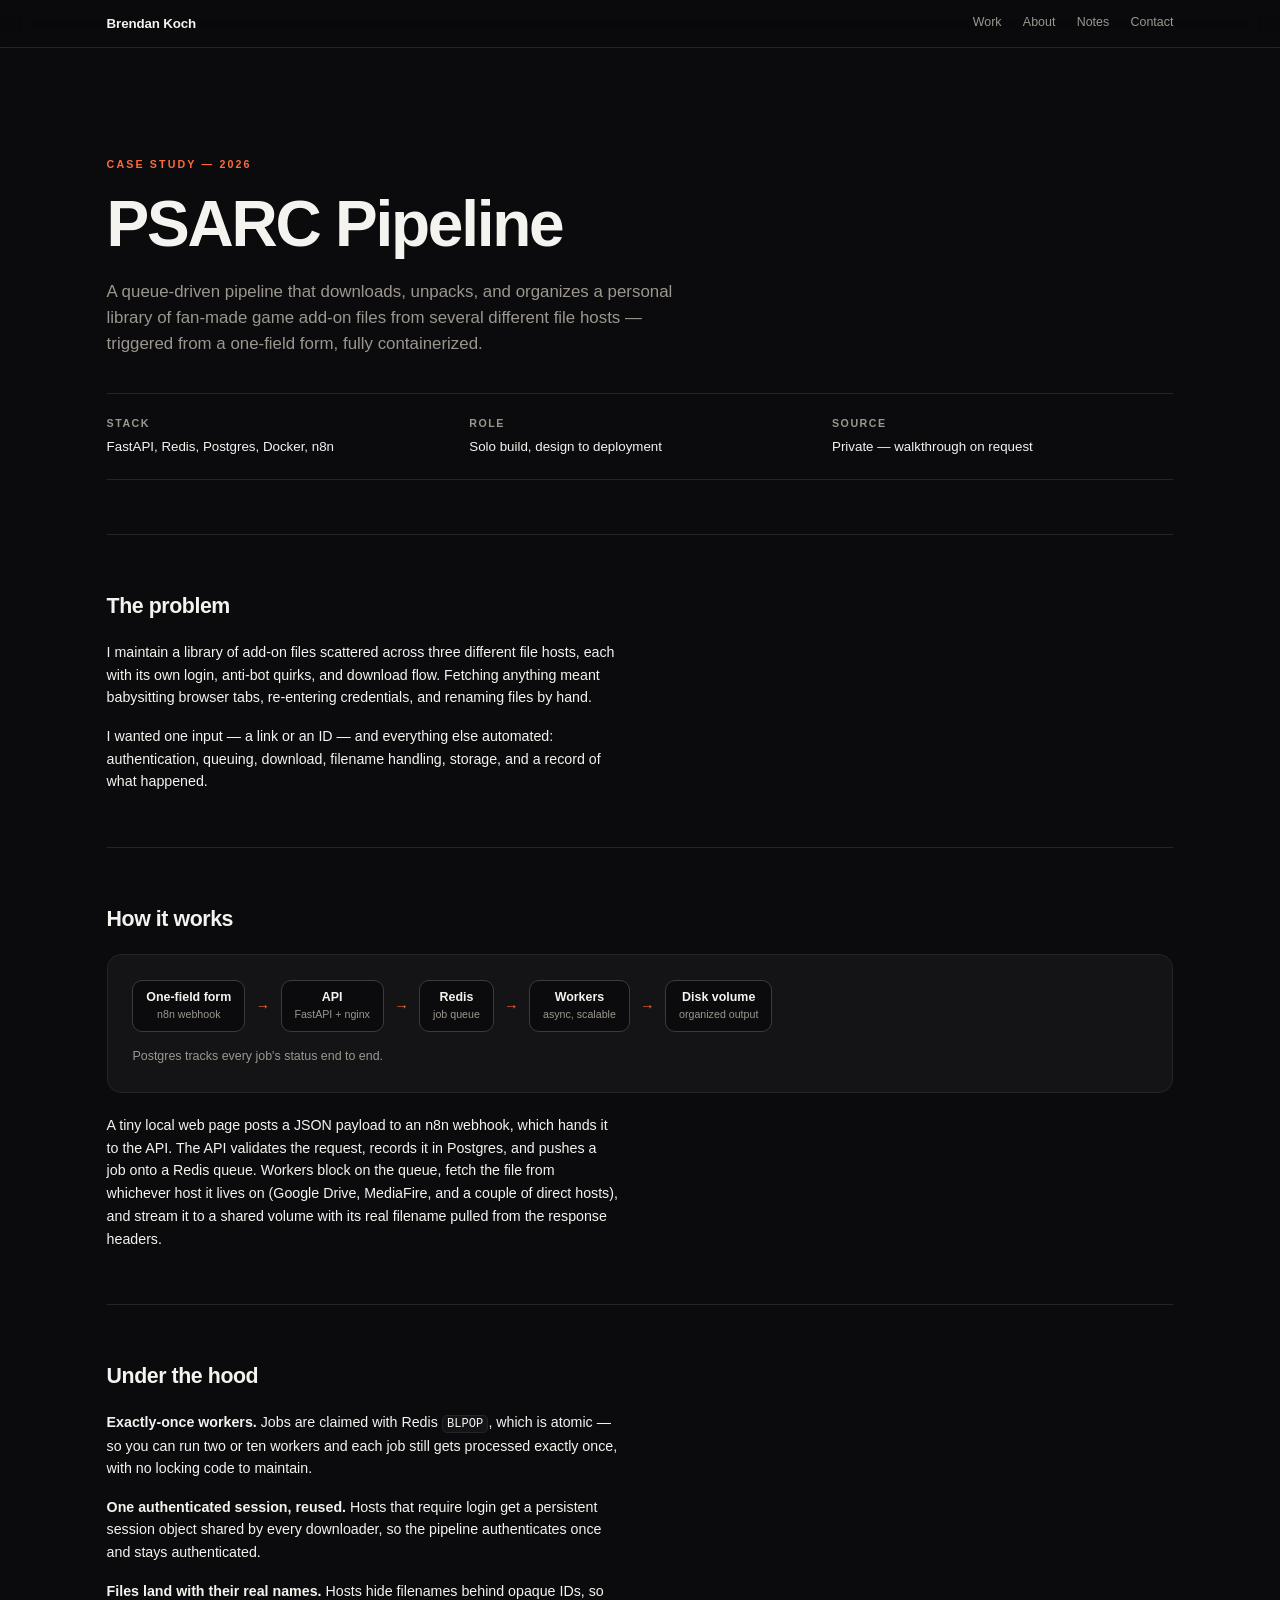
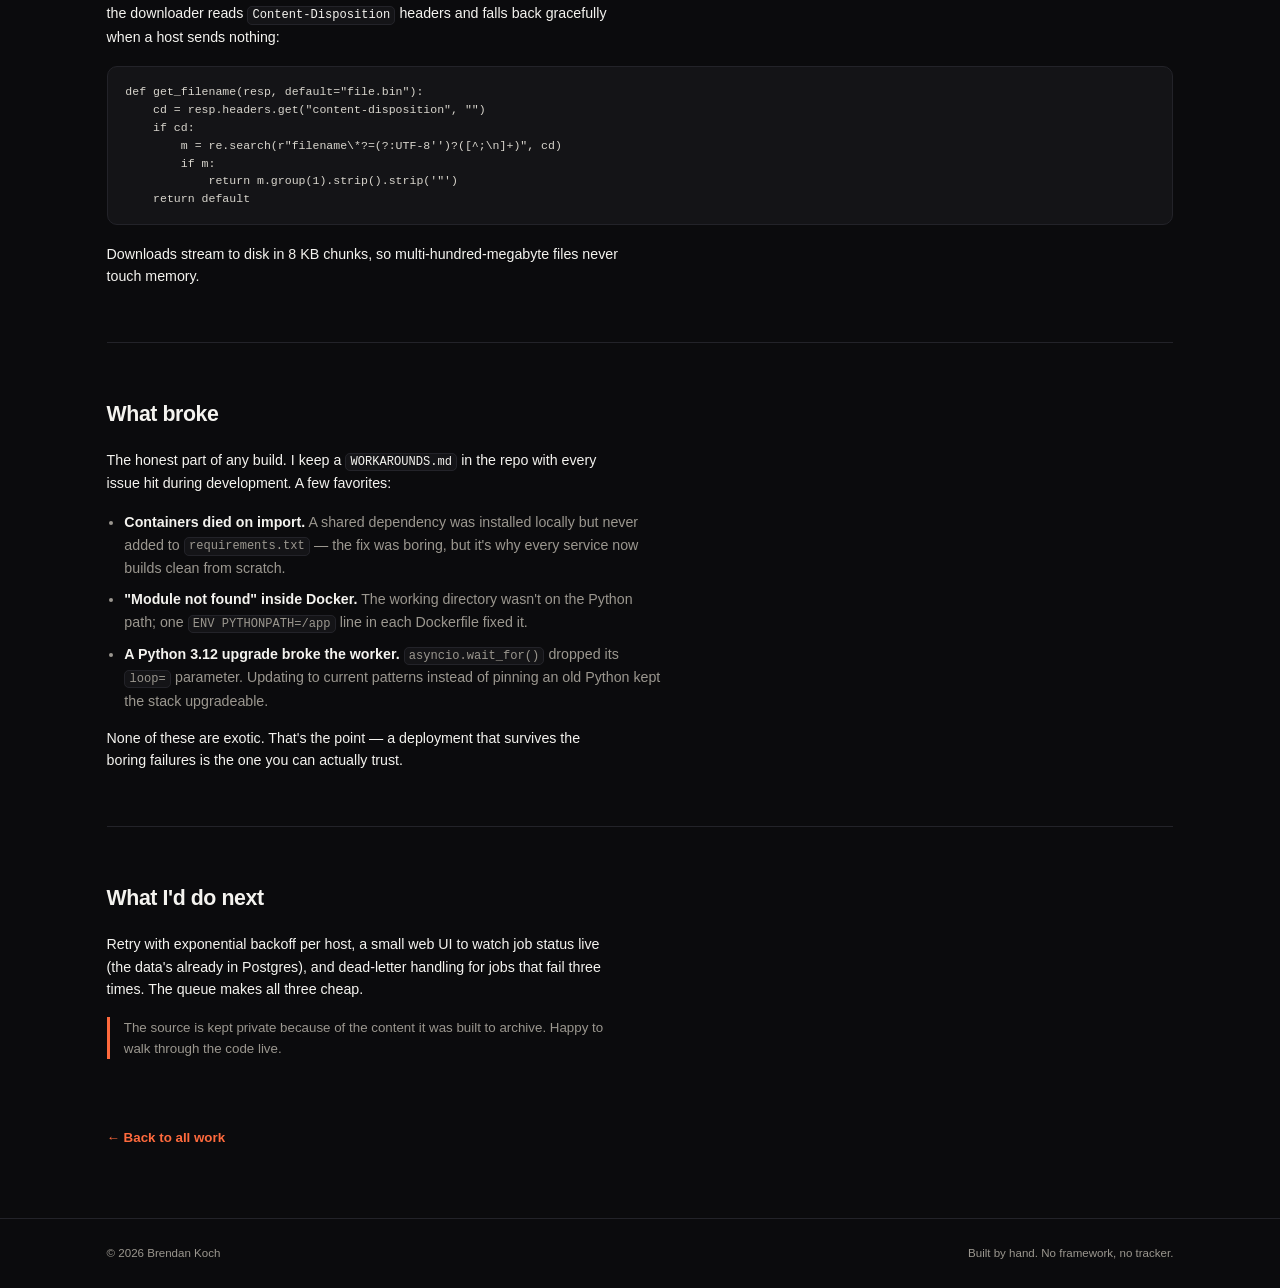
==== work/psarc-pipeline.html @ 944c1066 "Add PSARC pipeline case study; replace GitHub link with sanitized writeup" ====
<!DOCTYPE html>
<html lang="en">
<head>
<meta charset="UTF-8">
<meta name="viewport" content="width=device-width, initial-scale=1">
<title>PSARC Pipeline — Brendan Koch</title>
<meta name="description" content="Case study: a queue-driven download and packaging pipeline built with FastAPI, Redis, Postgres, and Docker.">
<link rel="icon" href="data:image/svg+xml,<svg xmlns='http://www.w3.org/2000/svg' viewBox='0 0 32 32'><rect width='32' height='32' rx='7' fill='%23ff6a3d'/><text x='16' y='23' font-size='18' font-family='Arial' font-weight='700' text-anchor='middle' fill='%230b0b0d'>B</text></svg>">
<link rel="stylesheet" href="../style.css">
</head>
<body>

<header class="topbar">
  <div class="topbar-inner">
    <a class="brand" href="../index.html">Brendan Koch</a>
    <nav class="nav">
      <a href="../index.html#work">Work</a>
      <a href="../index.html#about">About</a>
      <a href="../index.html#notes">Notes</a>
      <a href="../index.html#contact">Contact</a>
    </nav>
  </div>
</header>

<main class="case-study">

  <section class="hero">
    <p class="eyebrow">Case study &mdash; 2026</p>
    <h1>PSARC Pipeline</h1>
    <p class="sub">A queue-driven pipeline that downloads, unpacks, and organizes a personal library of fan-made game add-on files from several different file hosts &mdash; triggered from a one-field form, fully containerized.</p>
    <dl class="meta-strip">
      <div><dt>Stack</dt><dd>FastAPI, Redis, Postgres, Docker, n8n</dd></div>
      <div><dt>Role</dt><dd>Solo build, design to deployment</dd></div>
      <div><dt>Source</dt><dd>Private &mdash; walkthrough on request</dd></div>
    </dl>
  </section>

  <section class="cs-section">
    <h2>The problem</h2>
    <div class="prose">
      <p>I maintain a library of add-on files scattered across three different file hosts, each with its own login, anti-bot quirks, and download flow. Fetching anything meant babysitting browser tabs, re-entering credentials, and renaming files by hand.</p>
      <p>I wanted one input &mdash; a link or an ID &mdash; and everything else automated: authentication, queuing, download, filename handling, storage, and a record of what happened.</p>
    </div>
  </section>

  <section class="cs-section">
    <h2>How it works</h2>
    <div class="flow" role="img" aria-label="Architecture: webhook form to API, API writes to Postgres and pushes a job to Redis, workers pop jobs and write files to a shared volume, nginx fronts the API.">
      <div class="flow-row">
        <span class="node">One-field form<br><span class="node-sub">n8n webhook</span></span>
        <span class="arrow">&rarr;</span>
        <span class="node">API<br><span class="node-sub">FastAPI + nginx</span></span>
        <span class="arrow">&rarr;</span>
        <span class="node">Redis<br><span class="node-sub">job queue</span></span>
        <span class="arrow">&rarr;</span>
        <span class="node">Workers<br><span class="node-sub">async, scalable</span></span>
        <span class="arrow">&rarr;</span>
        <span class="node">Disk volume<br><span class="node-sub">organized output</span></span>
      </div>
      <p class="flow-note">Postgres tracks every job's status end to end.</p>
    </div>
    <div class="prose">
      <p>A tiny local web page posts a JSON payload to an n8n webhook, which hands it to the API. The API validates the request, records it in Postgres, and pushes a job onto a Redis queue. Workers block on the queue, fetch the file from whichever host it lives on (Google Drive, MediaFire, and a couple of direct hosts), and stream it to a shared volume with its real filename pulled from the response headers.</p>
    </div>
  </section>

  <section class="cs-section">
    <h2>Under the hood</h2>
    <div class="prose">
      <p><strong>Exactly-once workers.</strong> Jobs are claimed with Redis <code>BLPOP</code>, which is atomic &mdash; so you can run two or ten workers and each job still gets processed exactly once, with no locking code to maintain.</p>
      <p><strong>One authenticated session, reused.</strong> Hosts that require login get a persistent session object shared by every downloader, so the pipeline authenticates once and stays authenticated.</p>
      <p><strong>Files land with their real names.</strong> Hosts hide filenames behind opaque IDs, so the downloader reads <code>Content-Disposition</code> headers and falls back gracefully when a host sends nothing:</p>
    </div>

    <pre class="code"><code>def get_filename(resp, default="file.bin"):
    cd = resp.headers.get("content-disposition", "")
    if cd:
        m = re.search(r"filename\*?=(?:UTF-8'')?([^;\n]+)", cd)
        if m:
            return m.group(1).strip().strip('"')
    return default</code></pre>

    <div class="prose">
      <p>Downloads stream to disk in 8&nbsp;KB chunks, so multi-hundred-megabyte files never touch memory.</p>
    </div>
  </section>

  <section class="cs-section">
    <h2>What broke</h2>
    <div class="prose">
      <p>The honest part of any build. I keep a <code>WORKAROUNDS.md</code> in the repo with every issue hit during development. A few favorites:</p>
      <ul>
        <li><strong>Containers died on import.</strong> A shared dependency was installed locally but never added to <code>requirements.txt</code> &mdash; the fix was boring, but it's why every service now builds clean from scratch.</li>
        <li><strong>"Module not found" inside Docker.</strong> The working directory wasn't on the Python path; one <code>ENV PYTHONPATH=/app</code> line in each Dockerfile fixed it.</li>
        <li><strong>A Python 3.12 upgrade broke the worker.</strong> <code>asyncio.wait_for()</code> dropped its <code>loop=</code> parameter. Updating to current patterns instead of pinning an old Python kept the stack upgradeable.</li>
      </ul>
      <p>None of these are exotic. That's the point &mdash; a deployment that survives the boring failures is the one you can actually trust.</p>
    </div>
  </section>

  <section class="cs-section">
    <h2>What I'd do next</h2>
    <div class="prose">
      <p>Retry with exponential backoff per host, a small web UI to watch job status live (the data's already in Postgres), and dead-letter handling for jobs that fail three times. The queue makes all three cheap.</p>
      <p class="cs-note">The source is kept private because of the content it was built to archive. Happy to walk through the code live.</p>
    </div>
  </section>

  <p class="back-link"><a href="../index.html#work">&larr; Back to all work</a></p>

</main>

<footer class="footer">
  <div class="footer-inner">
    <p>&copy; 2026 Brendan Koch</p>
    <p>Built by hand. No framework, no tracker.</p>
  </div>
</footer>

<script src="../fit.js"></script>
</body>
</html>
---- style.css ----
:root {
  --bg: #0b0b0d;
  --panel: #141417;
  --panel-hover: #17171b;
  --line: #232329;
  --line-bright: #3a3a44;
  --text: #f4f3ef;
  --soft: #9b978f;
  --accent: #ff6a3d;
  --accent-dim: rgba(255, 106, 61, 0.12);
  --sans: -apple-system, BlinkMacSystemFont, "Segoe UI", Roboto, Helvetica, Arial, sans-serif;
  --scale: 1;
  --cols: 3;
}

* { box-sizing: border-box; }

html {
  -webkit-text-size-adjust: 100%;
  font-size: calc(16px * var(--scale, 1));
  scroll-behavior: smooth;
}

body {
  margin: 0;
  background: var(--bg);
  color: var(--text);
  font-family: var(--sans);
  font-size: 1rem;
  line-height: 1.6;
  -webkit-font-smoothing: antialiased;
}

::selection { background: var(--accent-dim); color: var(--accent); }

a {
  color: inherit;
  text-decoration: none;
  transition: color 0.15s ease;
}

a:hover { color: var(--accent); }
a:focus-visible { outline: 2px solid var(--accent); outline-offset: 3px; border-radius: 2px; }

/* ---------- top bar ---------- */

.topbar {
  position: sticky;
  top: 0;
  z-index: 10;
  background: rgba(11, 11, 13, 0.72);
  -webkit-backdrop-filter: blur(14px);
  backdrop-filter: blur(14px);
  border-bottom: 1px solid var(--line);
}

.topbar-inner {
  max-width: 80rem;
  margin: 0 auto;
  padding: 0.9rem clamp(1.25rem, 3vw, 2.5rem);
  display: flex;
  align-items: center;
  justify-content: space-between;
  gap: 1.5rem;
}

.brand {
  font-size: 0.9375rem;
  font-weight: 650;
  letter-spacing: -0.01em;
}

.nav {
  display: flex;
  gap: 1.5rem;
  font-size: 0.875rem;
  color: var(--soft);
}

.nav a:hover { color: var(--text); }

/* ---------- layout ---------- */

main, .footer-inner {
  max-width: 80rem;
  margin: 0 auto;
  padding-left: clamp(1.25rem, 3vw, 2.5rem);
  padding-right: clamp(1.25rem, 3vw, 2.5rem);
}

/* ---------- hero ---------- */

.hero { padding: clamp(5rem, 12vh, 9rem) 0 clamp(4rem, 9vh, 7rem); }

.eyebrow {
  margin: 0 0 1.25rem;
  font-size: 0.75rem;
  font-weight: 600;
  letter-spacing: 0.2em;
  text-transform: uppercase;
  color: var(--accent);
}

h1 {
  margin: 0 0 1.5rem;
  font-size: clamp(2.5rem, 5.5vw, 4.5rem);
  font-weight: 700;
  line-height: 1.04;
  letter-spacing: -0.035em;
}

.sub {
  margin: 0 0 2.25rem;
  max-width: 40rem;
  font-size: 1.1875rem;
  line-height: 1.55;
  color: var(--soft);
}

.cta { display: flex; flex-wrap: wrap; gap: 0.75rem; }

.btn {
  display: inline-block;
  padding: 0.7rem 1.4rem;
  border-radius: 999px;
  font-size: 0.9375rem;
  font-weight: 600;
  transition: background 0.15s ease, border-color 0.15s ease, color 0.15s ease;
}

.btn.solid { background: var(--accent); color: #0b0b0d; }
.btn.solid:hover { background: #ff8260; color: #0b0b0d; }

.btn.ghost { border: 1px solid var(--line-bright); color: var(--text); }
.btn.ghost:hover { border-color: var(--accent); color: var(--accent); }

/* ---------- sections ---------- */

.section {
  padding: clamp(3.5rem, 8vh, 6rem) 0;
  border-top: 1px solid var(--line);
  scroll-margin-top: 4rem;
}

.section-head {
  display: flex;
  align-items: baseline;
  justify-content: space-between;
  gap: 1.5rem;
  margin-bottom: 2.25rem;
}

h2 {
  margin: 0;
  font-size: 1.5rem;
  font-weight: 650;
  letter-spacing: -0.02em;
}

.section-sub { margin: 0; font-size: 0.9375rem; color: var(--soft); }

/* ---------- work grid ---------- */

.grid {
  display: grid;
  grid-template-columns: repeat(var(--cols, 3), minmax(0, 1fr));
  gap: 1.25rem;
}

.card {
  display: flex;
  flex-direction: column;
  gap: 0.65rem;
  background: var(--panel);
  border: 1px solid var(--line);
  border-radius: 14px;
  padding: 1.5rem;
  transition: transform 0.15s ease, border-color 0.15s ease, background 0.15s ease;
}

.card:hover {
  transform: translateY(-3px);
  border-color: var(--line-bright);
  background: var(--panel-hover);
}

.card-top {
  display: flex;
  justify-content: space-between;
  align-items: baseline;
}

.year, .kind {
  margin: 0;
  font-size: 0.75rem;
  letter-spacing: 0.06em;
  color: var(--soft);
}

.kind {
  text-transform: uppercase;
  font-weight: 600;
  color: var(--accent);
}

h3 {
  margin: 0;
  font-size: 1.125rem;
  font-weight: 650;
  letter-spacing: -0.015em;
  line-height: 1.3;
}

.blurb { margin: 0; font-size: 0.9375rem; color: var(--soft); flex: 1; }

.meta {
  display: flex;
  flex-wrap: wrap;
  gap: 0.4rem;
  margin: 0;
}

.tag {
  font-size: 0.6875rem;
  color: var(--soft);
  border: 1px solid var(--line);
  border-radius: 999px;
  padding: 0.2rem 0.6rem;
  white-space: nowrap;
}

.links {
  display: flex;
  gap: 1rem;
  margin: 0.25rem 0 0;
  font-size: 0.875rem;
  font-weight: 600;
}

.links a { color: var(--accent); }
.links a:hover { color: #ff8260; }
.links a::after { content: " \2192"; }

/* ---------- about ---------- */

.about-cols {
  display: grid;
  grid-template-columns: minmax(0, 1.5fr) minmax(0, 1fr);
  gap: clamp(2rem, 5vw, 5rem);
}

.prose p { margin: 0 0 1.1rem; max-width: 36rem; }
.prose p:last-child { margin-bottom: 0; }

.facts { margin: 0; display: grid; gap: 0.9rem; font-size: 0.9375rem; }
.facts div { display: grid; grid-template-columns: 5rem 1fr; gap: 1rem; }
.facts dt { color: var(--soft); }
.facts dd { margin: 0; }
.facts a { color: var(--text); border-bottom: 1px solid var(--line-bright); }
.facts a:hover { color: var(--accent); border-bottom-color: var(--accent); }

/* ---------- notes ---------- */

.notes { list-style: none; margin: 0; padding: 0; }

.notes li {
  display: flex;
  flex-wrap: wrap;
  align-items: baseline;
  gap: 1.25rem;
  padding: 0.9rem 0;
  border-bottom: 1px solid var(--line);
}

.notes li:first-child { border-top: 1px solid var(--line); }

.notes .date {
  min-width: 5.5rem;
  font-size: 0.8125rem;
  color: var(--soft);
  font-variant-numeric: tabular-nums;
}

.notes a { font-weight: 550; }
.notes .sub { color: var(--soft); font-size: 0.875rem; }

/* ---------- contact ---------- */

.contact-line { margin: 0; font-size: 1.125rem; }
.contact-line a { border-bottom: 1px solid var(--line-bright); }
.contact-line a:hover { border-bottom-color: var(--accent); }

/* ---------- case study pages ---------- */

.case-study .hero { padding-bottom: clamp(2.5rem, 6vh, 4rem); }

.meta-strip {
  display: grid;
  grid-template-columns: repeat(3, minmax(0, 1fr));
  gap: 1.5rem;
  margin: 2.5rem 0 0;
  padding: 1.5rem 0;
  border-top: 1px solid var(--line);
  border-bottom: 1px solid var(--line);
}

.meta-strip dt {
  font-size: 0.75rem;
  font-weight: 600;
  letter-spacing: 0.14em;
  text-transform: uppercase;
  color: var(--soft);
  margin-bottom: 0.3rem;
}

.meta-strip dd { margin: 0; font-size: 0.9375rem; }

.cs-section {
  padding: clamp(2.5rem, 6vh, 4rem) 0;
  border-top: 1px solid var(--line);
}

.cs-section h2 { margin-bottom: 1.25rem; }

.flow {
  background: var(--panel);
  border: 1px solid var(--line);
  border-radius: 14px;
  padding: 1.75rem;
  margin: 0 0 1.5rem;
}

.flow-row {
  display: flex;
  flex-wrap: wrap;
  align-items: center;
  gap: 0.75rem;
}

.node {
  display: inline-block;
  background: var(--bg);
  border: 1px solid var(--line-bright);
  border-radius: 10px;
  padding: 0.6rem 0.9rem;
  font-size: 0.875rem;
  font-weight: 600;
  line-height: 1.35;
  text-align: center;
}

.node-sub { font-weight: 400; font-size: 0.75rem; color: var(--soft); }

.arrow { color: var(--accent); font-weight: 600; }

.flow-note { margin: 1rem 0 0; font-size: 0.875rem; color: var(--soft); }

.code {
  background: var(--panel);
  border: 1px solid var(--line);
  border-radius: 10px;
  padding: 1.1rem 1.25rem;
  overflow-x: auto;
  font-size: 0.8125rem;
  line-height: 1.55;
  margin: 1.25rem 0;
}

.code code {
  font-family: "Cascadia Code", "SF Mono", Consolas, "Courier New", monospace;
  color: #d8d5cd;
}

.prose code {
  font-family: "Cascadia Code", "SF Mono", Consolas, "Courier New", monospace;
  font-size: 0.85em;
  background: var(--panel);
  border: 1px solid var(--line);
  border-radius: 5px;
  padding: 0.1em 0.35em;
}

.prose ul { margin: 0 0 1rem; padding-left: 1.25rem; color: var(--soft); }
.prose li { margin-bottom: 0.6rem; max-width: 38rem; }
.prose li strong, .prose p strong { color: var(--text); font-weight: 600; }

.cs-note {
  border-left: 3px solid var(--accent);
  padding-left: 1rem;
  color: var(--soft);
  font-size: 0.9375rem;
}

.back-link { padding: 0 0 4rem; font-size: 0.9375rem; font-weight: 600; }
.back-link a { color: var(--accent); }
.back-link a:hover { color: #ff8260; }

@media (max-width: 700px) {
  .meta-strip { grid-template-columns: 1fr; gap: 1rem; }
  .flow-row { flex-direction: column; align-items: stretch; }
  .arrow { transform: rotate(90deg); text-align: center; }
  .node { text-align: left; }
}

/* ---------- footer ---------- */

.footer { border-top: 1px solid var(--line); }

.footer-inner {
  display: flex;
  flex-wrap: wrap;
  justify-content: space-between;
  gap: 0.5rem 1.5rem;
  padding-top: 1.75rem;
  padding-bottom: 1.75rem;
  font-size: 0.8125rem;
  color: var(--soft);
}

.footer-inner p { margin: 0; }

/* ---------- narrow / portrait ---------- */

@media (max-width: 860px) {
  .about-cols { grid-template-columns: 1fr; gap: 2.25rem; }
  .section-head { flex-direction: column; gap: 0.5rem; margin-bottom: 1.75rem; }
  .sub { font-size: 1.0625rem; }
}

@media (max-width: 560px) {
  .grid { grid-template-columns: 1fr; }
  .nav { gap: 1rem; }
  .card { padding: 1.25rem; }
}

@media (prefers-reduced-motion: reduce) {
  html { scroll-behavior: auto; }
  * { transition: none !important; }
}
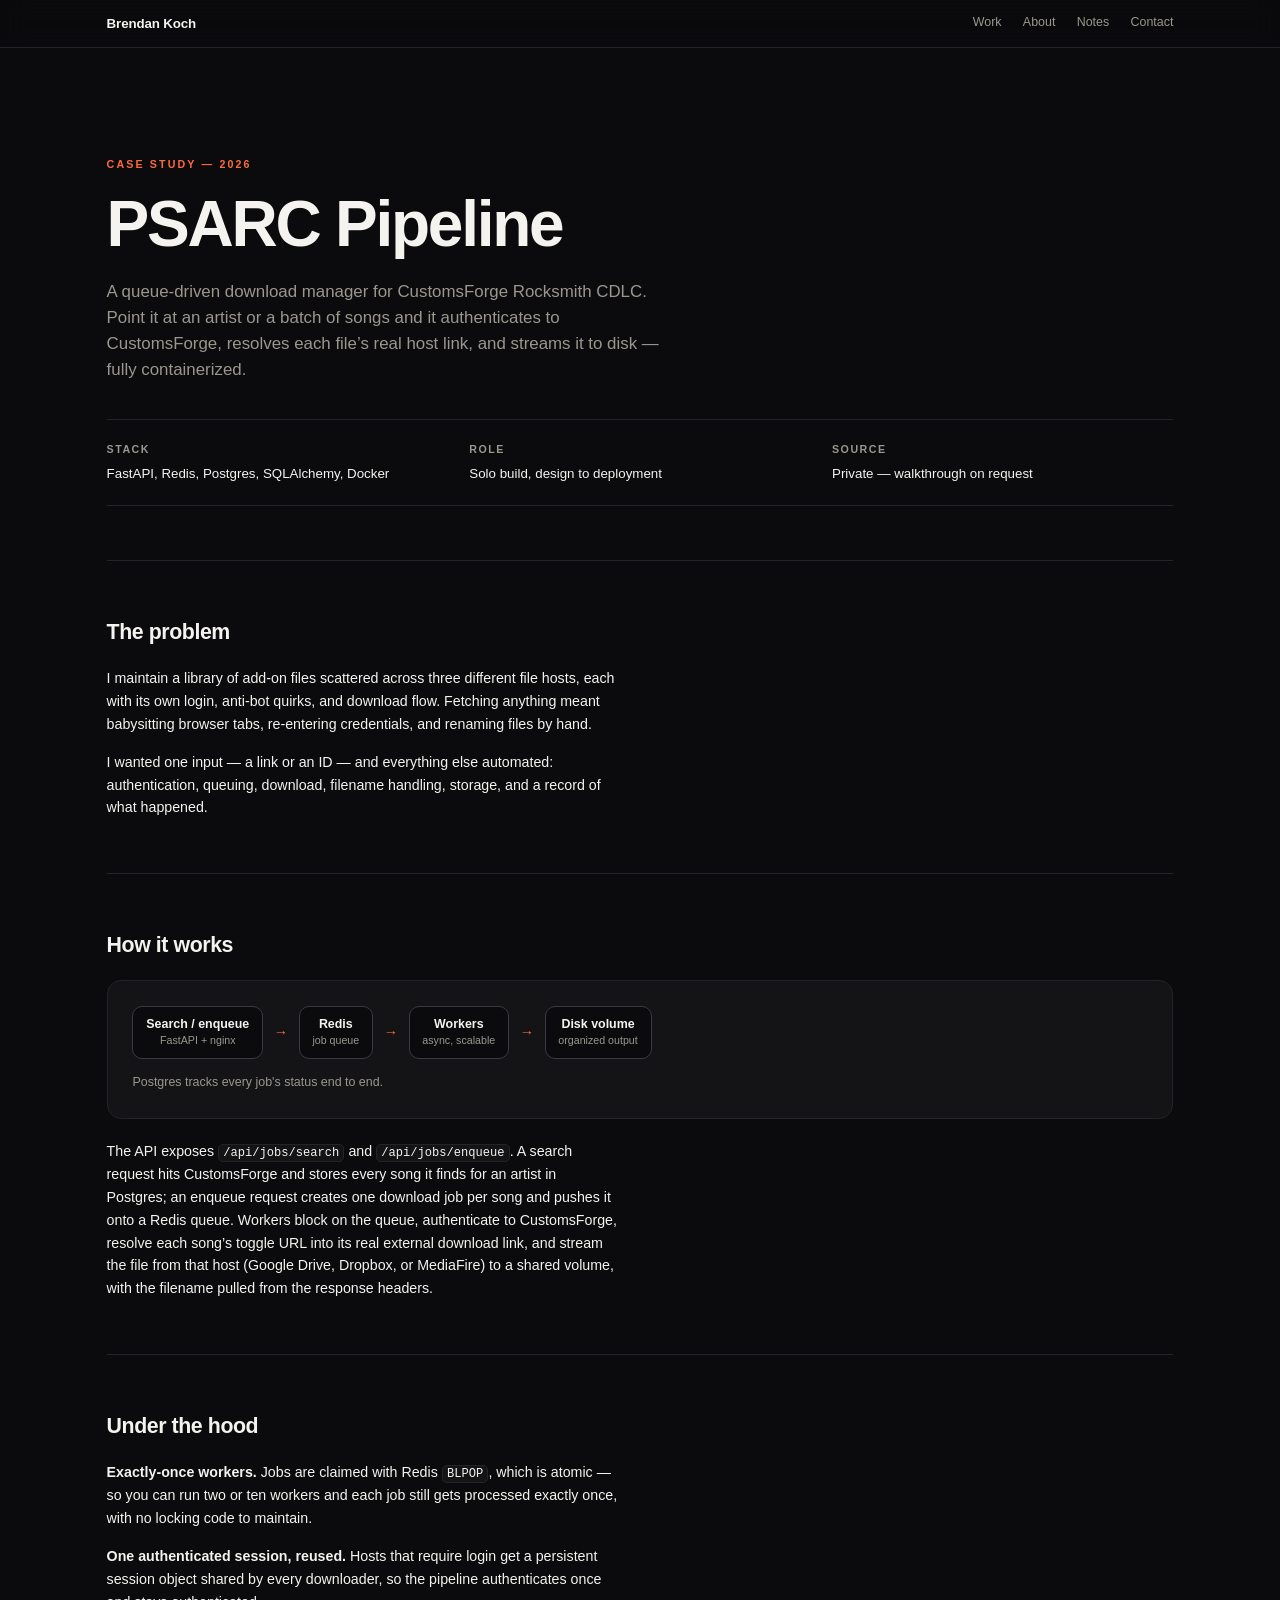
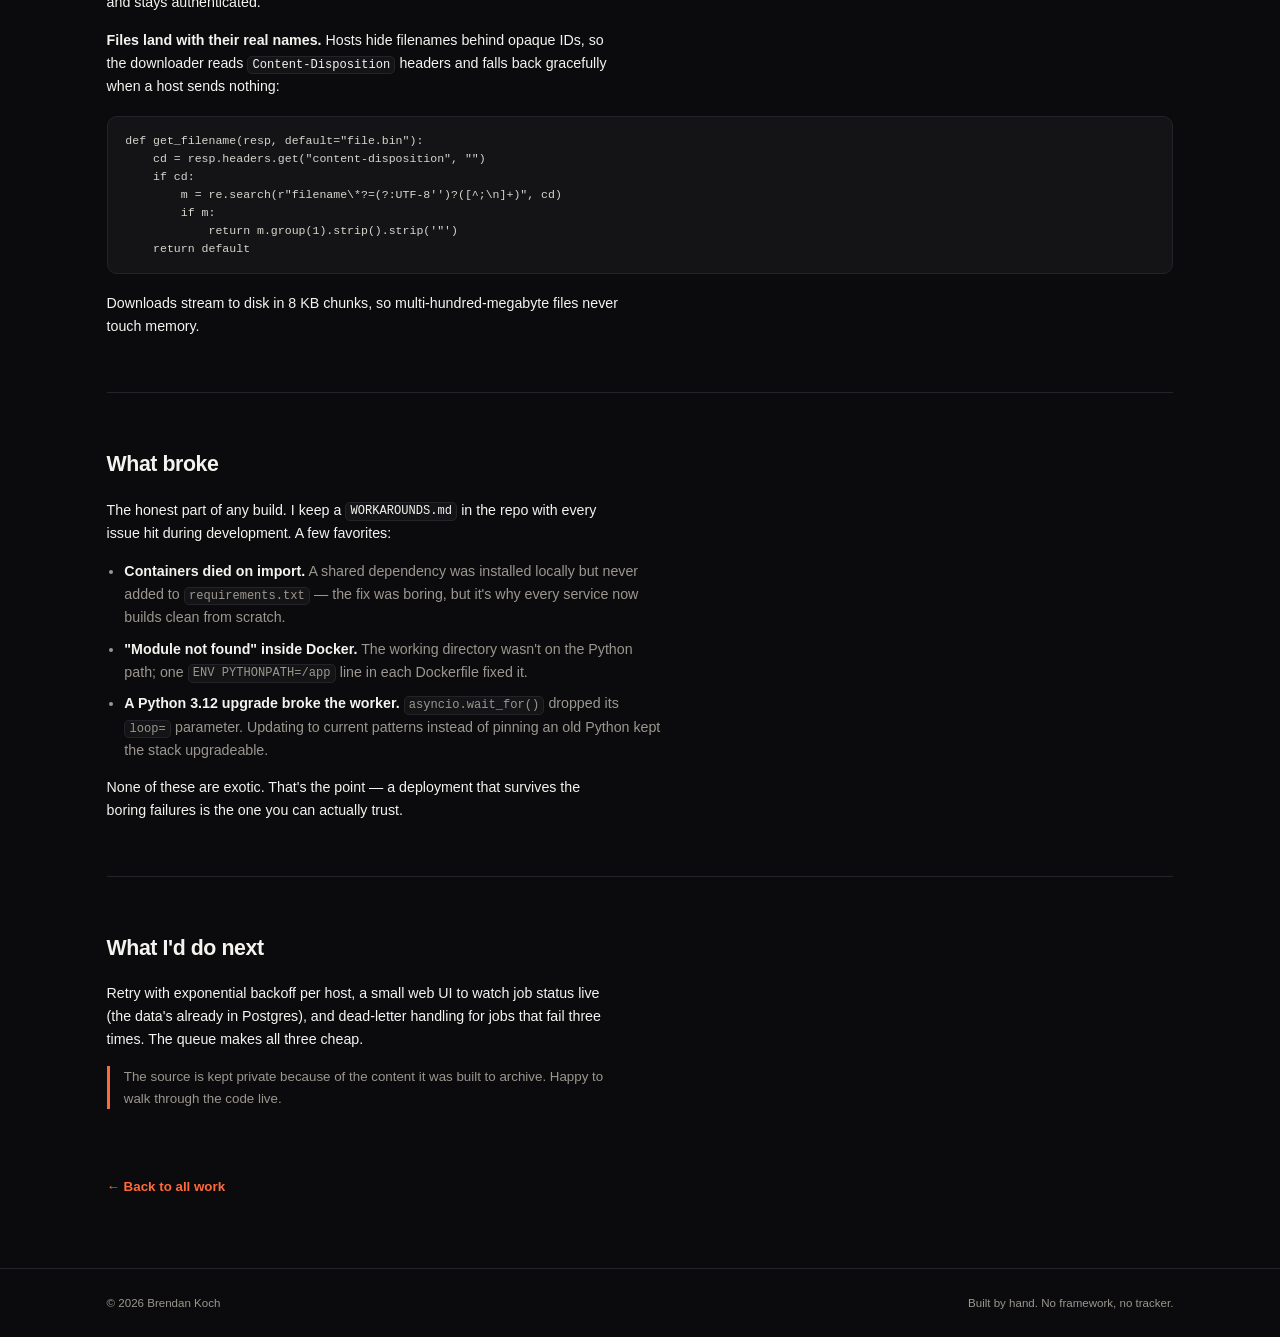
==== commit 5ef6f0e8: "Correct PSARC pipeline copy: drop n8n, describe actual stack" ====
--- a/work/psarc-pipeline.html
+++ b/work/psarc-pipeline.html
@@ -4,7 +4,7 @@
 <meta charset="UTF-8">
 <meta name="viewport" content="width=device-width, initial-scale=1">
 <title>PSARC Pipeline — Brendan Koch</title>
-<meta name="description" content="Case study: a queue-driven download and packaging pipeline built with FastAPI, Redis, Postgres, and Docker.">
+<meta name="description" content="Case study: a queue-driven download manager for CustomsForge Rocksmith CDLC built with FastAPI, Redis, Postgres, and Docker.">
 <link rel="icon" href="data:image/svg+xml,<svg xmlns='http://www.w3.org/2000/svg' viewBox='0 0 32 32'><rect width='32' height='32' rx='7' fill='%23ff6a3d'/><text x='16' y='23' font-size='18' font-family='Arial' font-weight='700' text-anchor='middle' fill='%230b0b0d'>B</text></svg>">
 <link rel="stylesheet" href="../style.css">
 </head>
@@ -27,9 +27,9 @@
   <section class="hero">
     <p class="eyebrow">Case study &mdash; 2026</p>
     <h1>PSARC Pipeline</h1>
-    <p class="sub">A queue-driven pipeline that downloads, unpacks, and organizes a personal library of fan-made game add-on files from several different file hosts &mdash; triggered from a one-field form, fully containerized.</p>
+    <p class="sub">A queue-driven download manager for CustomsForge Rocksmith CDLC. Point it at an artist or a batch of songs and it authenticates to CustomsForge, resolves each file&rsquo;s real host link, and streams it to disk &mdash; fully containerized.</p>
     <dl class="meta-strip">
-      <div><dt>Stack</dt><dd>FastAPI, Redis, Postgres, Docker, n8n</dd></div>
+      <div><dt>Stack</dt><dd>FastAPI, Redis, Postgres, SQLAlchemy, Docker</dd></div>
       <div><dt>Role</dt><dd>Solo build, design to deployment</dd></div>
       <div><dt>Source</dt><dd>Private &mdash; walkthrough on request</dd></div>
     </dl>
@@ -45,11 +45,9 @@
 
   <section class="cs-section">
     <h2>How it works</h2>
-    <div class="flow" role="img" aria-label="Architecture: webhook form to API, API writes to Postgres and pushes a job to Redis, workers pop jobs and write files to a shared volume, nginx fronts the API.">
+    <div class="flow" role="img" aria-label="Architecture: API request, API writes to Postgres and pushes a job to Redis, workers pop jobs and write files to a shared volume, nginx fronts the API.">
       <div class="flow-row">
-        <span class="node">One-field form<br><span class="node-sub">n8n webhook</span></span>
-        <span class="arrow">&rarr;</span>
-        <span class="node">API<br><span class="node-sub">FastAPI + nginx</span></span>
+        <span class="node">Search / enqueue<br><span class="node-sub">FastAPI + nginx</span></span>
         <span class="arrow">&rarr;</span>
         <span class="node">Redis<br><span class="node-sub">job queue</span></span>
         <span class="arrow">&rarr;</span>
@@ -60,7 +58,7 @@
       <p class="flow-note">Postgres tracks every job's status end to end.</p>
     </div>
     <div class="prose">
-      <p>A tiny local web page posts a JSON payload to an n8n webhook, which hands it to the API. The API validates the request, records it in Postgres, and pushes a job onto a Redis queue. Workers block on the queue, fetch the file from whichever host it lives on (Google Drive, MediaFire, and a couple of direct hosts), and stream it to a shared volume with its real filename pulled from the response headers.</p>
+      <p>The API exposes <code>/api/jobs/search</code> and <code>/api/jobs/enqueue</code>. A search request hits CustomsForge and stores every song it finds for an artist in Postgres; an enqueue request creates one download job per song and pushes it onto a Redis queue. Workers block on the queue, authenticate to CustomsForge, resolve each song&rsquo;s toggle URL into its real external download link, and stream the file from that host (Google Drive, Dropbox, or MediaFire) to a shared volume, with the filename pulled from the response headers.</p>
     </div>
   </section>
 
--- a/style.css
+++ b/style.css
@@ -241,6 +241,52 @@
 .links a:hover { color: #ff8260; }
 .links a::after { content: " \2192"; }
 
+/* ---------- experience ---------- */
+
+.job {
+  background: var(--panel);
+  border: 1px solid var(--line);
+  border-radius: 14px;
+  padding: 1.75rem;
+}
+
+.job-head {
+  display: flex;
+  flex-wrap: wrap;
+  align-items: baseline;
+  justify-content: space-between;
+  gap: 0.5rem 1.5rem;
+}
+
+.job-head h3 {
+  margin: 0;
+  font-size: 1.25rem;
+  font-weight: 650;
+  letter-spacing: -0.02em;
+}
+
+.job-head .year {
+  margin: 0;
+  font-size: 0.8125rem;
+  color: var(--soft);
+  font-variant-numeric: tabular-nums;
+}
+
+.job-list {
+  margin: 1.1rem 0 0;
+  padding-left: 1.25rem;
+  color: var(--soft);
+}
+
+.job-list li { margin-bottom: 0.6rem; max-width: 46rem; }
+.job-list li::marker { color: var(--accent); }
+
+.job + .job { margin-top: 1.25rem; }
+
+@media (max-width: 560px) {
+  .job { padding: 1.25rem; }
+}
+
 /* ---------- about ---------- */
 
 .about-cols {
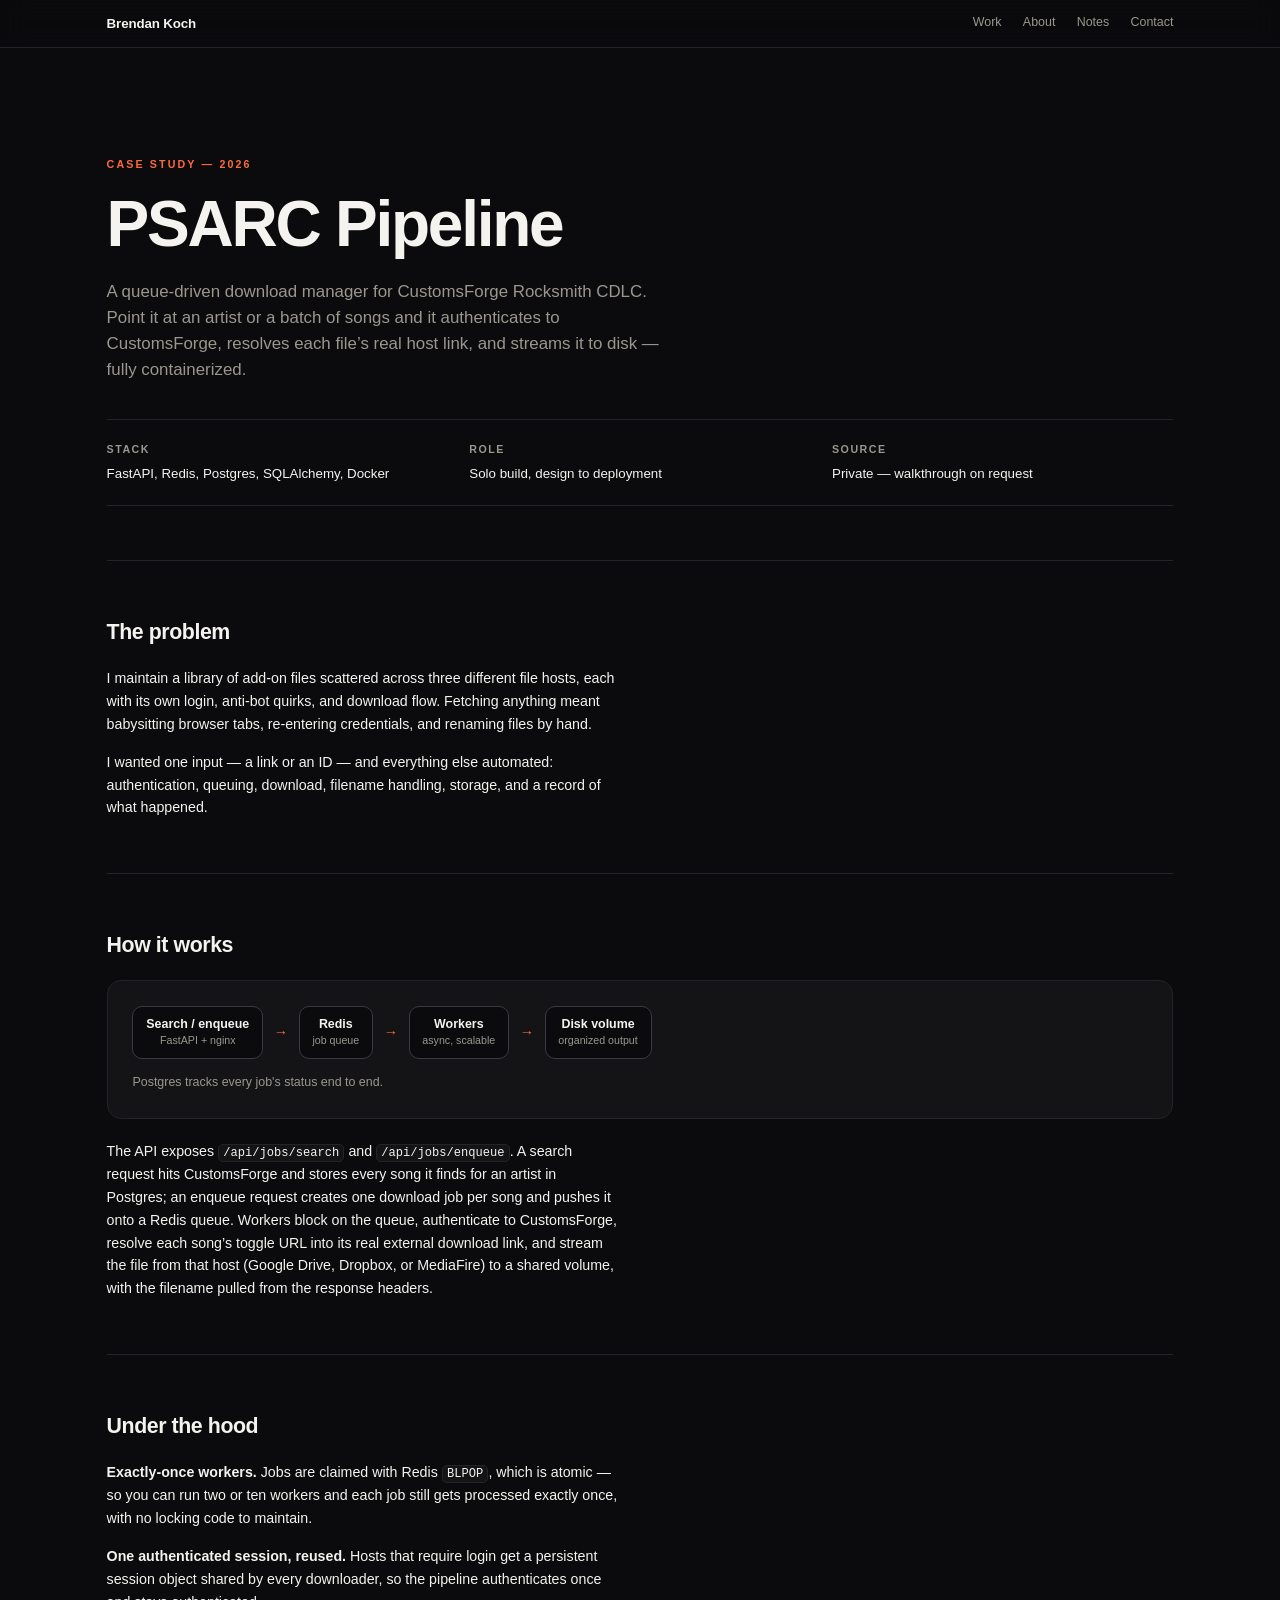
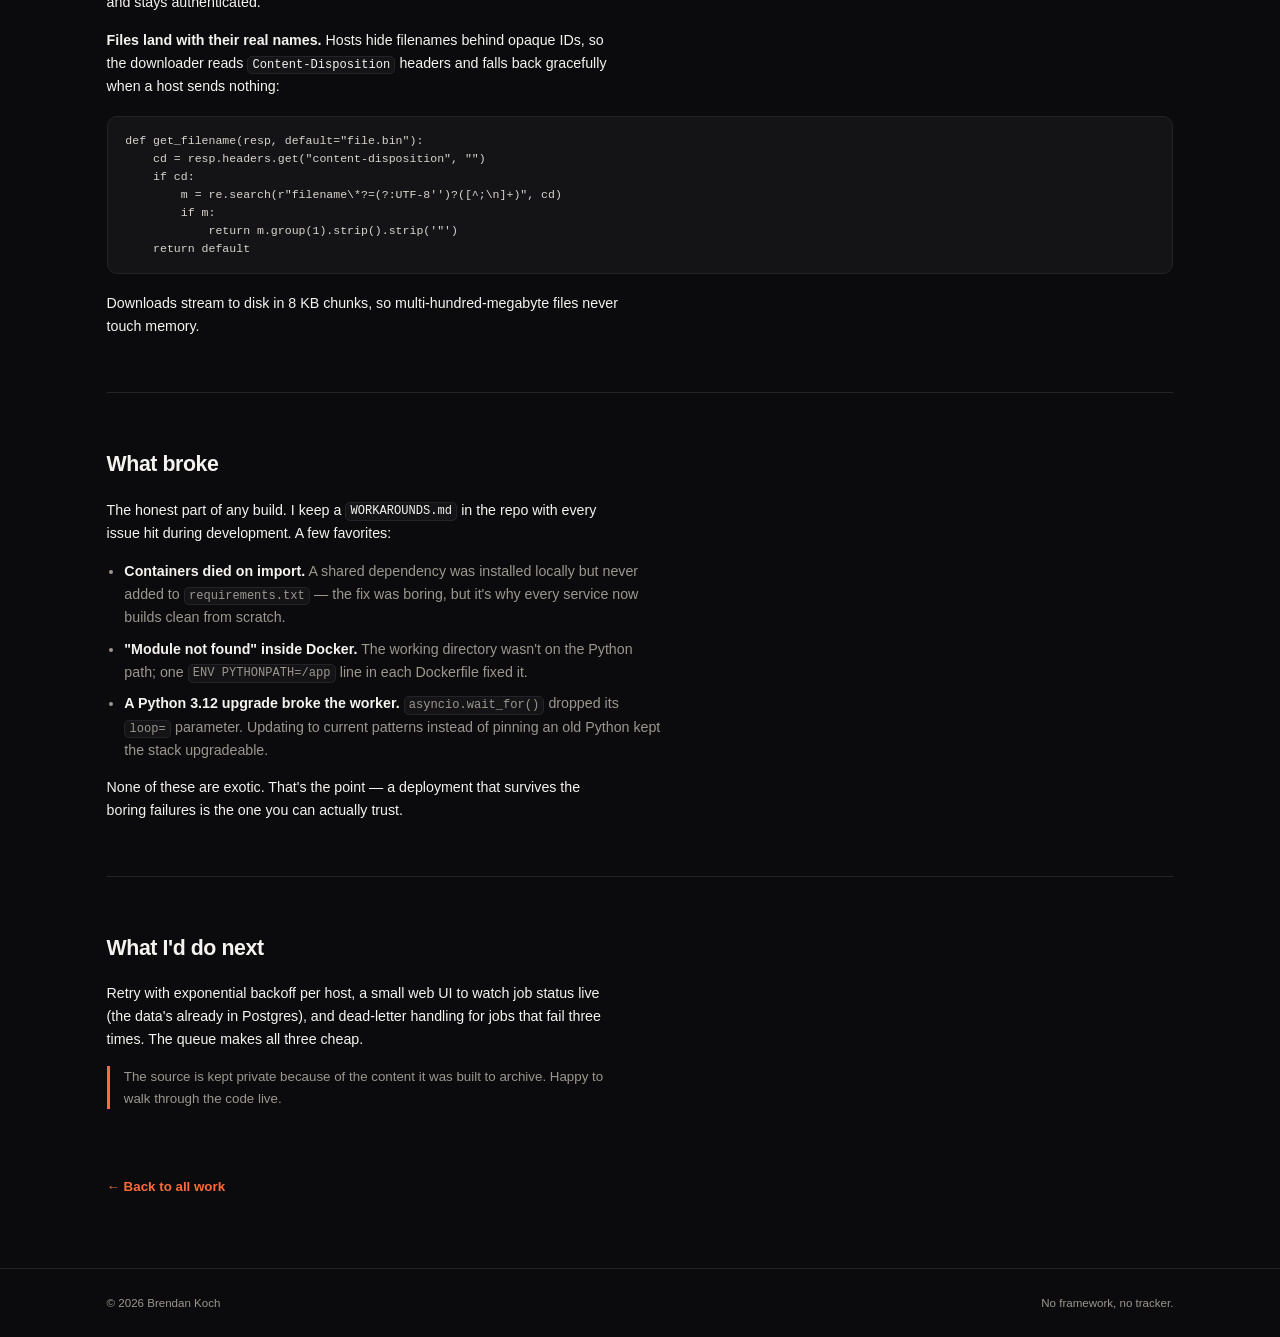
==== commit d78fda37: "Footer: drop 'Built by hand.' tagline (keep 'No framework, no tracker.')" ====
--- a/work/psarc-pipeline.html
+++ b/work/psarc-pipeline.html
@@ -111,7 +111,7 @@
 <footer class="footer">
   <div class="footer-inner">
     <p>&copy; 2026 Brendan Koch</p>
-    <p>Built by hand. No framework, no tracker.</p>
+    <p>No framework, no tracker.</p>
   </div>
 </footer>
 
